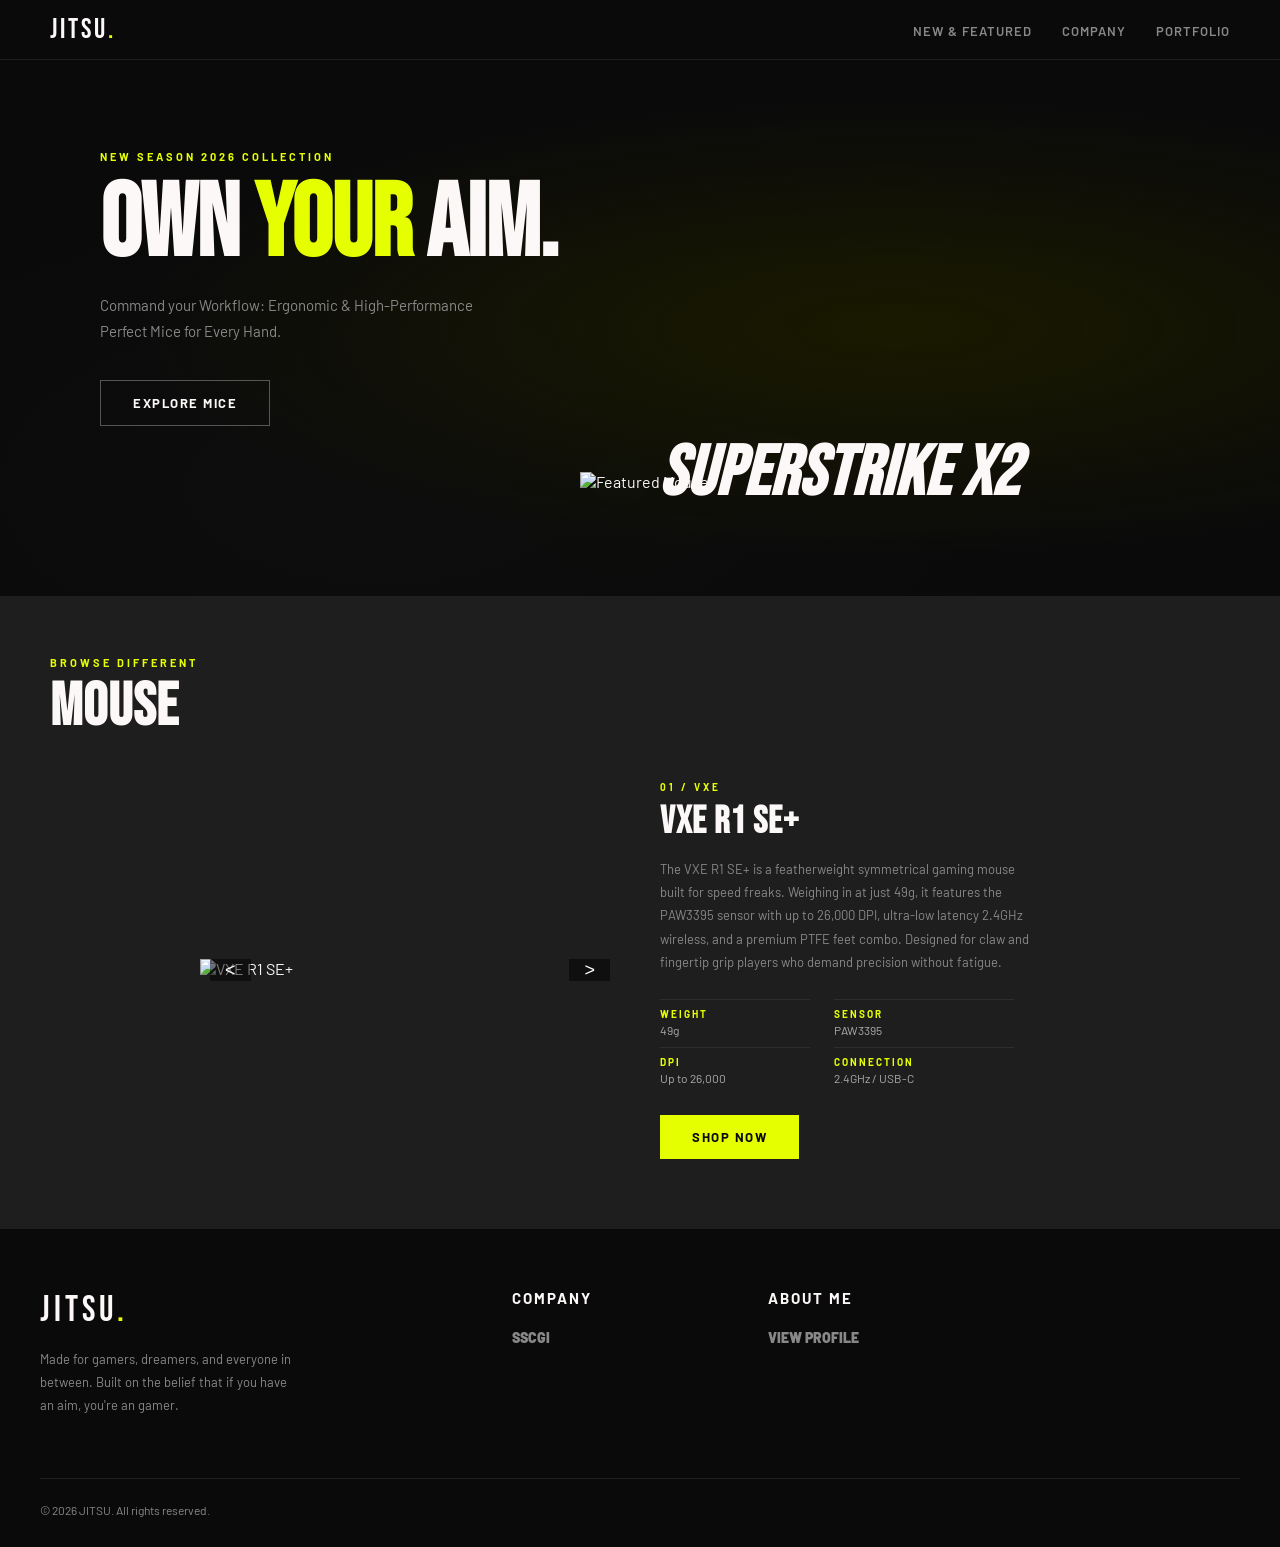
==== website-portfolio/index.html @ b7a7f402 "Updated version of my website-portfolio project." ====
<!DOCTYPE html>
<html lang="en">
<head>
    <meta charset="UTF-8">
    <meta name="viewport" content="width=device-width, initial-scale=1.0">
    <title>JITSU</title>
    <link href="https://cdn-uicons.flaticon.com/4.0.0/uicons-regular-rounded/css/uicons-regular-rounded.css" rel="stylesheet" >
    <link href="https://fonts.googleapis.com/css2?family=Bebas+Neue&family=Barlow:wght@300;400;500;600;700&display=swap" rel="stylesheet" >
    <link href="web.css" rel="stylesheet">
</head>
<body>
  <nav>
    <a href="#" class="nav-logo">JITSU<span>.</span></a>
    <button class="nav-toggle" id="nav-toggle" aria-expanded="false" aria-label="Toggle navigation">
      <span></span>
    </button>
    <ul class="nav-links">
      <li><a href="#">New & Featured</a></li>
      <li><a href="#company">Company</a></li>
      <li><a href="#about">Portfolio</a></li>
    </ul>
  </nav>
  <div class="mobile-nav" id="mobile-nav">
    <a href="#">New & Featured</a>
    <a href="#company">Company</a>
    <a href="#about">About Me</a>
  </div>
  <section class="hero" id="home">
    <img class="hero-mouse" src="assets/superstrikeX2.png" alt="Featured Mouse">
    <h2 class="featured-mouse"><em>SUPERSTRIKE X2</em></h2>
    <div class="hero-content">
      <p class="hero-top">New Season 2026 Collection</p>
      <h1>OWN <span>YOUR</span> AIM.</h1>
      <p class="hero-desc">Command your Workflow: Ergonomic & High-Performance Perfect Mice for Every Hand.</p>
      <div class="hero-btn">
        <a href="#mice"><button class="explore-btn">Explore Mice</button></a>
      </div>
    </div>
  </section>
  <div class="mice-types" id="mice">
    <div class="section-header">
      <div>
        <p class="section-label">Browse different</p>
        <h2 class="section-title">MOUSE</h2>
      </div>
    </div>
    <div class="mice-showcase">
      <div class="mouse">
        <div class="slide" id="slide">
          <div class="mouse-item" id="vxe-item">
            <img src="assets/vxer1se+-side.png" alt="VXE R1 SE+">
            <div class="mouse-info">
              <span class="mouse-name">VXE R1 SE+</span>
            </div>
          </div>
          <div class="mouse-item" id="asus-item">
            <img src="assets/asusrogharp2-side.png" alt="ASUS Harp 2">
            <div class="mouse-info">
              <span class="mouse-name">ASUS ROG Harp 2</span>
            </div>
          </div>
          <div class="mouse-item" id="as-item">
            <img src="assets/attacksharkX3-side.png" alt="Attack Shark X3">
            <div class="mouse-info">
              <span class="mouse-name">Attack Shark X3</span>
            </div>
          </div>
        </div>
        <button class="prev"><</button>
        <button class="next">></button>
      </div>
      <div class="mouse-description" id="mouse-description">
        <div class="desc-panel" data-index="0">
          <p class="desc-label">01 / VXE</p>
          <h3 class="desc-title">VXE R1 SE+</h3>
          <p class="desc-text">The VXE R1 SE+ is a featherweight symmetrical gaming mouse built for speed freaks. Weighing in at just 49g, it features the PAW3395 sensor with up to 26,000 DPI, ultra-low latency 2.4GHz wireless, and a premium PTFE feet combo. Designed for claw and fingertip grip players who demand precision without fatigue.</p>
          <ul class="desc-specs">
            <li><span>Weight</span> 49g</li>
            <li><span>Sensor</span> PAW3395</li>
            <li><span>DPI</span> Up to 26,000</li>
            <li><span>Connection</span> 2.4GHz / USB-C</li>
          </ul>
          <div class="shop-now" id="shop-btn">
            <a href="https://www.amazon.com/ATK-Dragonfly-R1-Lightweight-Adjustable/dp/B0FN7H1M99" target="_blank"><button class="shop-btn">Shop Now</button></a>
          </div>
        </div>
        <div class="desc-panel" data-index="1">
          <p class="desc-label">02 / ASUS</p>
          <h3 class="desc-title">ASUS ROG Harpe 2</h3>
          <p class="desc-text">The ASUS ROG Harpe 2 combines ROG's legendary build quality with cutting-edge wireless technology. Featuring the ROG AimPoint Pro optical sensor at 36,000 DPI, tri-mode connectivity, and a 90-hour battery life. Its ergonomic right-handed shell supports palm and claw grip players across marathon sessions.</p>
          <ul class="desc-specs">
            <li><span>Weight</span> 54g</li>
            <li><span>Sensor</span> ROG AimPoint Pro</li>
            <li><span>DPI</span> Up to 36,000</li>
            <li><span>Connection</span> 2.4GHz / BT / USB-C</li>
          </ul>
          <div class="shop-now">
            <a href="https://www.amazon.com/ASUS-ROG-II-Wireless-Esports/dp/B0GG4T9LN1/ref=sr_1_1?sr=8-1" target="_blank"><button class="shop-btn">Shop Now</button></a>
          </div>
        </div>
        <div class="desc-panel" data-index="2">
          <p class="desc-label">03 / ATTACK SHARK</p>
          <h3 class="desc-title">Attack Shark X3</h3>
          <p class="desc-text">The Attack Shark X3 is a budget-friendly powerhouse that refuses to compromise. Rocking the PAW3395 sensor, hot-swappable switches, and a sleek ambidextrous shell, it delivers flagship sensor performance at a fraction of the cost. Perfect for competitive players who want pro-tier performance without the premium price tag.</p>
          <ul class="desc-specs">
            <li><span>Weight</span> 52g</li>
            <li><span>Sensor</span> PAW3395</li>
            <li><span>DPI</span> Up to 26,000</li>
            <li><span>Connection</span> 2.4GHz / USB-C</li>
          </ul>
          <div class="shop-now">
            <a href="https://www.amazon.com/ATTACK-SHARK-X3-Lightweight-programmable/dp/B0CCHY6YR8" target="_blank"><button class="shop-btn">Shop Now</button></a>
          </div>
        </div>
      </div>
    </div>
  </div>
  <footer>
    <div class="footer-grid">
      <div class="footer-brand">
        <span class="logo">JITSU<span>.</span></span>
        <p>Made for gamers, dreamers, and everyone in between. Built on the belief that if you have an aim, you're an gamer.</p>
      </div>
      <div class="footer-col">
        <h4 id="company">Company</h4>
        <ul>
          <li><a href="https://www.sscgi.com/" target="_blank">SSCGI</a></li>
        </ul>
      </div>
      <div class="footer-col">
        <h4 id="about">ABOUT ME</h4>
        <ul>
          <li><a href="portfolio.html">VIEW PROFILE</a></li>
        </ul>
      </div>
    </div>
    <div class="footer-bottom">
      <p>© 2026 JITSU. All rights reserved.</p>
    </div>
    <script src="web.js"></script>  
  </footer>
</body>
</html>
---- website-portfolio/web.css ----
/* ─── Reset: remove default browser spacing and box model fixes ─── */
*, *::before, *::after {
  margin: 0;
  padding: 0;
  box-sizing: border-box;
}

html { 
  scroll-behavior: smooth; 
}

body {
  background-color: #0a0a0a;
  color: #fcf8f8;
  font-family: 'Barlow', sans-serif;;
  font-weight: 400;
  overflow-x: hidden;
}

.sr-only { 
  position: absolute; 
  width: 1px; 
  height: 1px; 
  overflow: hidden; 
  clip: rect(0,0,0,0); }

nav {
  position: sticky;         
  top: 0;
  z-index: 100;          
  background-color: #0a0a0a;
  border-bottom: 1px solid #1e1e1e;
  display: flex;
  align-items: center;
  justify-content: space-between;
  padding: 0 50px;  
  height: 60px;
}

.nav-logo {
  font-family: 'Bebas Neue', sans-serif;
  font-size: 28px;
  letter-spacing: 3px;
  color: #fcf8f8;
  text-decoration: none;
}

.nav-logo span { 
  color:#e5ff00; 
}

.nav-links {
  display: flex;
  gap: 30px;
  list-style: none;
}

.nav-links a {
  text-decoration: none;
  color: #888;
  font-size: 13px;
  font-weight: 600;
  letter-spacing: 1px;
  text-transform: uppercase;
  transition: color 0.2s;
}

.nav-links a:hover { color: #fcf8f8; }

/* Mobile nav dropdown: hidden by default */
.mobile-nav {
  display: none;
  flex-direction: column;
  background: #0a0a0a;
  border-top: 1px solid #1e1e1e;
  padding: 20px 40px;
  gap: 16px;
}

.mobile-nav a {
  color: #fcf8f8;
  text-decoration: none;
  font-size: 15px;
  font-weight: 600;
  letter-spacing: 1px;
  text-transform: uppercase;
}

.mobile-nav.open { 
  display: flex; 
}

.nav-toggle {
  display: none;
  background: transparent;
  border: none;
  color: #fcf8f8;
  cursor: pointer;
  padding: 10px;
}

.nav-toggle span {
  display: block;
  width: 26px;
  height: 2px;
  background: #fcf8f8;
  position: relative;
}

.nav-toggle span::before,
.nav-toggle span::after {
  content: '';
  position: absolute;
  width: 26px;
  height: 2px;
  background: #fcf8f8;
  left: 0;
}

.nav-toggle span::before { top: -8px; }
.nav-toggle span::after { top: 8px; }

.hero {
  position: relative;
  padding: 90px 40px;
  display: flex;
  align-items: flex-end;   
  overflow: hidden;
  background: #0a0a0a;
}

.hero::before {
  content: '';
  position: absolute;
  inset: 0;
  background:
    radial-gradient(ellipse at 70% 50%, #1a1a00 0%, transparent 60%),
    radial-gradient(ellipse at 30% 80%, #0d0d0d 0%, transparent 50%);
}


.hero-mouse {
  position: absolute;
  right: 200px;
  bottom: 105px;
  width: 500px;   
  opacity: 0;                           
  transform: translateX(60px);        
  animation: slideInmouse 1s 0.5s forwards ease-out; 
  filter: drop-shadow(0 0 60px rgba(204, 255, 0, 0.352));
}

.featured-mouse {
  position: absolute;
  right: 260px;
  font-size: 70px;
  font-family: 'Bebas Neue', sans-serif;
  bottom: 80px;
  opacity: 0;
  letter-spacing: 1px;
  transform: translateX(60px);         
  animation: slideInmouse 1s 0.4s forwards ease-out; 
}

@keyframes slideInmouse {
  to { opacity: 1; transform: translateX(0); }
}

.hero-content {
  position: relative;
  z-index: 2;
  padding: 0 60px 80px;
  max-width: 640px;
  opacity: 0;                          
  transform: translateY(30px);          
  animation: fadeUp 0.9s 0.2s forwards ease-out; 
}

@keyframes fadeUp {
  to { opacity: 1; transform: translateY(0); }
}

.hero-top {
  font-size: 11px;
  font-weight: 700;
  letter-spacing: 3px;
  text-transform: uppercase;
  color: #e5ff00;
  margin-bottom: 16px;
}

.hero h1 {
  font-family: 'Bebas Neue', sans-serif;
  font-size: clamp(52px, 8vw, 110px);
  line-height: 0.92;
  letter-spacing: -1px;
  margin-bottom: 20px;
}

span {
  color: #e5ff00;               
}

.hero-desc {
  font-size: 15px;
  color: #888;
  line-height: 1.7;
  margin-bottom: 36px;
  max-width: 400px;
}

.hero-btn {
  display: flex;
  gap: 14px;
  flex-wrap: wrap;
}

.mice-types .shop-btn {
  background: #e5ff00;
  color: #0a0a0a;
  border: none;
  padding: 14px 32px;
  font-family: 'Barlow', sans-serif;
  font-size: 13px;
  font-weight: 700;
  letter-spacing: 1.5px;
  text-transform: uppercase;
  cursor: pointer;
  transition: transform 0.2s, background 0.2s;
}

.shop-btn:hover {
  transform: translateY(-2px);
  background: #d4f000;
}

.explore-btn {
  background: transparent;
  color: #fcf8f8;
  border: 1px solid rgba(255,255,255,0.3);
  padding: 14px 32px;
  font-family: 'Barlow', sans-serif;
  font-size: 13px;
  font-weight: 700;
  letter-spacing: 1.5px;
  text-transform: uppercase;
  cursor: pointer;
  transition: border-color 0.2s, color 0.2s;
}

.explore-btn:hover {
  border-color: #fcf8f8;
  color: #e5ff00;
}

section {
  padding: 80px 40px;
}

.section-header {
  display: flex;
  padding: 10px 10px 24px;
}

.section-label {
  font-size: 11px;
  font-weight: 700;
  letter-spacing: 3px;
  text-transform: uppercase;
  color: #e5ff00;
  margin-bottom: 8px;
}

.section-title {
  font-family: 'Bebas Neue', sans-serif;
  font-size: clamp(32px, 5vw, 60px);
  line-height: 1;
  letter-spacing: 1px;
}

.section-link {
  color: #888;
  text-decoration: none;
  font-size: 12px;
  font-weight: 600;
  letter-spacing: 2px;
  text-transform: uppercase;
  border-bottom: 1px solid #888;
  padding-bottom: 2px;
  white-space: nowrap;
  transition: color 0.2s, border-color 0.2s;
}

.section-link:hover { 
  color: #e5ff00; 
  border-color: #e5ff00; 
}

.mice-types {
  background: #1e1e1e;
  padding: 50px 40px;
}

.mice-showcase {
  display: flex;
  align-items: center;
  justify-content: center;
  gap: 0;
}

.mouse {
  position: relative;
  width: 100%;
  max-width: 420px;
  flex-shrink: 0;
  overflow: hidden;
}

.slide {
  display: flex;
  width: 300%;
  transition: transform 0.5s ease;
  will-change: transform;
}

.slide img {
  width: 60%;
  height: auto;
  flex-shrink: 0;
  object-fit: contain;
  overflow: auto;
}

.prev, .next {
  position: absolute;
  top: 50%;
  transform: translateY(-50%);
  background: rgba(0, 0, 0, 0.5);
  border-radius: 25%;
  color: white;
  border: none;
  padding: 10px 15px;
  cursor: pointer;
  font-size: 18px;
  transition: background 0.3s;
}

.prev:hover, .next:hover {
  background: rgba(0, 0, 0, 0.8);
}

.prev {
  left: 10px;
}

.next {
  right: 10px;
}

.mouse-item {
  position: relative;
  width: 33.333%;
  flex-shrink: 0;
}

.mouse-item img {
  width: 100%;
  height: auto;
  object-fit: contain;
}

.mouse-info {
  position: absolute;
  width: 20%;
  bottom: 10px;
  left: 50%;
  transform: translateX(-50%);
  opacity: 0;
  transition: opacity 0.3s;
  background: rgba(0, 0, 0, 0.7);
  padding: 5px;
  border-radius: 5px;
  text-align: center;
}

.mouse-item:hover .mouse-info {
  opacity: 1;
}

.mouse-name {
  color: white;
  font-size: 14px;
  display: block;
}

/* Description panel */
.mouse-description {
  padding: 20px 40px;
  min-height: 320px;
  position: relative;
}

.desc-panel {
  display: none;
  opacity: 0;
  transform: translateY(12px);
  transition: opacity 0.4s ease, transform 0.4s ease;
}

.desc-panel.active {
  display: block;
}

.desc-panel.visible {
  opacity: 1;
  transform: translateY(0);
}

.desc-label {
  font-size: 10px;
  font-weight: 700;
  letter-spacing: 3px;
  text-transform: uppercase;
  color: #e5ff00;
  margin-bottom: 10px;
}

.desc-title {
  font-family: 'Bebas Neue', sans-serif;
  font-size: clamp(28px, 3vw, 42px);
  letter-spacing: 1px;
  color: #fcf8f8;
  margin-bottom: 16px;
  line-height: 1;
}

.desc-text {
  font-size: 13px;
  color: #888;
  line-height: 1.8;
  margin-bottom: 24px;
  max-width: 380px;
}

.desc-specs {
  list-style: none;
  display: grid;
  grid-template-columns: 150px 180px;
  gap: 10px 24px;
  margin-bottom: 30px;
}

.desc-specs li {
  font-size: 12px;
  color: #aaa;
  border-top: 1px solid #2e2e2e;
  padding-top: 8px;
}

.desc-specs li span {
  display: block;
  color: #e5ff00;
  font-size: 10px;
  font-weight: 700;
  letter-spacing: 2px;
  text-transform: uppercase;
  margin-bottom: 3px;
}

.shop-now {
  display: inline-block;
}

footer {
  background: #0a0a0a;
  padding: 60px 40px 30px;
}

.footer-grid {
  display: grid;
  grid-template-columns: 2fr 1fr 1fr 1fr;
  gap: 40px;
  margin-bottom: 60px;
}

.footer-brand .logo {
  font-family: 'Bebas Neue', sans-serif;
  font-size: 36px;
  letter-spacing: 4px;
  color: #fcf8f8;
  margin-bottom: 16px;
  display: block;
}

.footer-brand .logo span { 
  color: #e5ff00; 
}

.footer-brand p {
  color: #888;
  font-size: 13px;
  line-height: 1.8;
  max-width: 260px;
}

.footer-col h4 {
  font-size: 15px;
  font-weight: 700;
  letter-spacing: 2px;
  text-transform: uppercase;
  color: #fcf8f8;
  margin-bottom: 20px;
}

.footer-col ul { 
  list-style: none; 
}

.footer-col ul li { 
  margin-bottom: 10px; 
}

.footer-col ul li a {
  color: #888;
  font-weight: 1000;
  text-decoration: none;
  font-size: 14px;
  transition: color 0.2s;
}

.footer-col ul li a:hover { 
  color: #e5ff00; 
}

.footer-bottom {
  border-top: 1px solid #1e1e1e;
  padding-top: 24px;
  display: flex;
  align-items: center;
  justify-content: space-between;
  flex-wrap: wrap;
  gap: 12px;
}

.footer-bottom p {
  color: #888;
  font-size: 12px;
}

.footer-bottom span {
  color: #e5ff00;
  font-size: 12px;
  font-weight: 600;
}

@media (max-width: 1024px) {
  nav {
    padding: 0 30px;
  }

  .nav-links {
    gap: 18px;
  }

  .hero {
    padding: 70px 30px;
  }

  .hero-content {
    padding-right: 0;
  }

  .hero-desc {
    max-width: 100%;
  }

  .mice-types {
    padding: 40px 30px;
  }

  .mouse {
    max-width: 340px;
  }

  .mouse-description {
    padding: 20px 24px;
  }

  .featured-mouse {
    right: auto;
    left: 50%;
    transform: translateX(-50%);
  }

  .footer-grid {
    grid-template-columns: 1fr 1fr;
    gap: 24px;
  }
}

@media (max-width: 768px) {
  .nav-toggle {
    display: inline-flex;
  }

  .featured-mouse {
  position: relative;
  right: auto;
  bottom: auto;
  left: auto;
  transform: none;
  text-align: center;
  width: 100%;
  font-size: clamp(28px, 8vw, 50px);
  margin: 12px 0;
  animation: none;
  opacity: 0;
  letter-spacing: 1px;
  transform: translateX(60px);         
  animation: slideInmouse 1s 0.3s forwards ease-out;
  filter: drop-shadow(0 0 60px rgba(159, 160, 155, 0.425));
}

  .nav-links {
    display: none;
  }

  .mobile-nav {
    display: none;
    flex-direction: column;
    gap: 16px;
    padding: 14px 20px;
  }

  .mobile-nav.open {
    display: flex;
  }

  nav {
    flex-wrap: wrap;
    padding: 14px 20px;
    height: auto;
  }

  .hero {
    flex-direction: column;
    align-items: flex-start;
    padding: 60px 20px;
  }

  .hero-mouse {
    position: relative;
    right: auto;
    bottom: auto;
    width: 100%;
    max-width: 300px;
    margin: auto;
    align-self: center;
  }

  .hero-content {
    padding: 0;
    max-width: 100%;
    
  }

  .hero h1 {
    font-size: clamp(42px, 12vw, 76px);
  }

  .hero-desc {
    font-size: 14px;
  }

  .mouse {
    max-width: 100%;
    margin-left: 0;
  }

  .mice-showcase {
    flex-direction: column;
  }

  .mouse-description {
    border-left: none;
    border-top: 1px solid #2e2e2e;
    padding: 24px 0 0;
    width: 100%;
  }

  .prev, .next {
    padding: 8px 12px;
    font-size: 16px;
  }

  section {
    padding: 60px 20px;
  }

  .footer-grid {
    grid-template-columns: 1fr;
  }
}

@media (max-width: 600px) {
  
  .h1 {
    font-size: clamp(32px, 14vw, 60px);
  }
  
  nav {
    justify-content: space-between;
  }

  .hero {
    padding: 50px 18px;
  }

  .featured-mouse {
    font-size: clamp(24px, 7vw, 36px);
  }

  .hero-btn {
    flex-direction: column;
    gap: 12px;
  }

  .shop-btn,
  .explore-btn {
    width: 100%;
  }

  .section-header {
    flex-direction: column;
    align-items: flex-start;
  }

  .footer-bottom {
    flex-direction: column;
    align-items: flex-start;
    gap: 10px;
  }
}
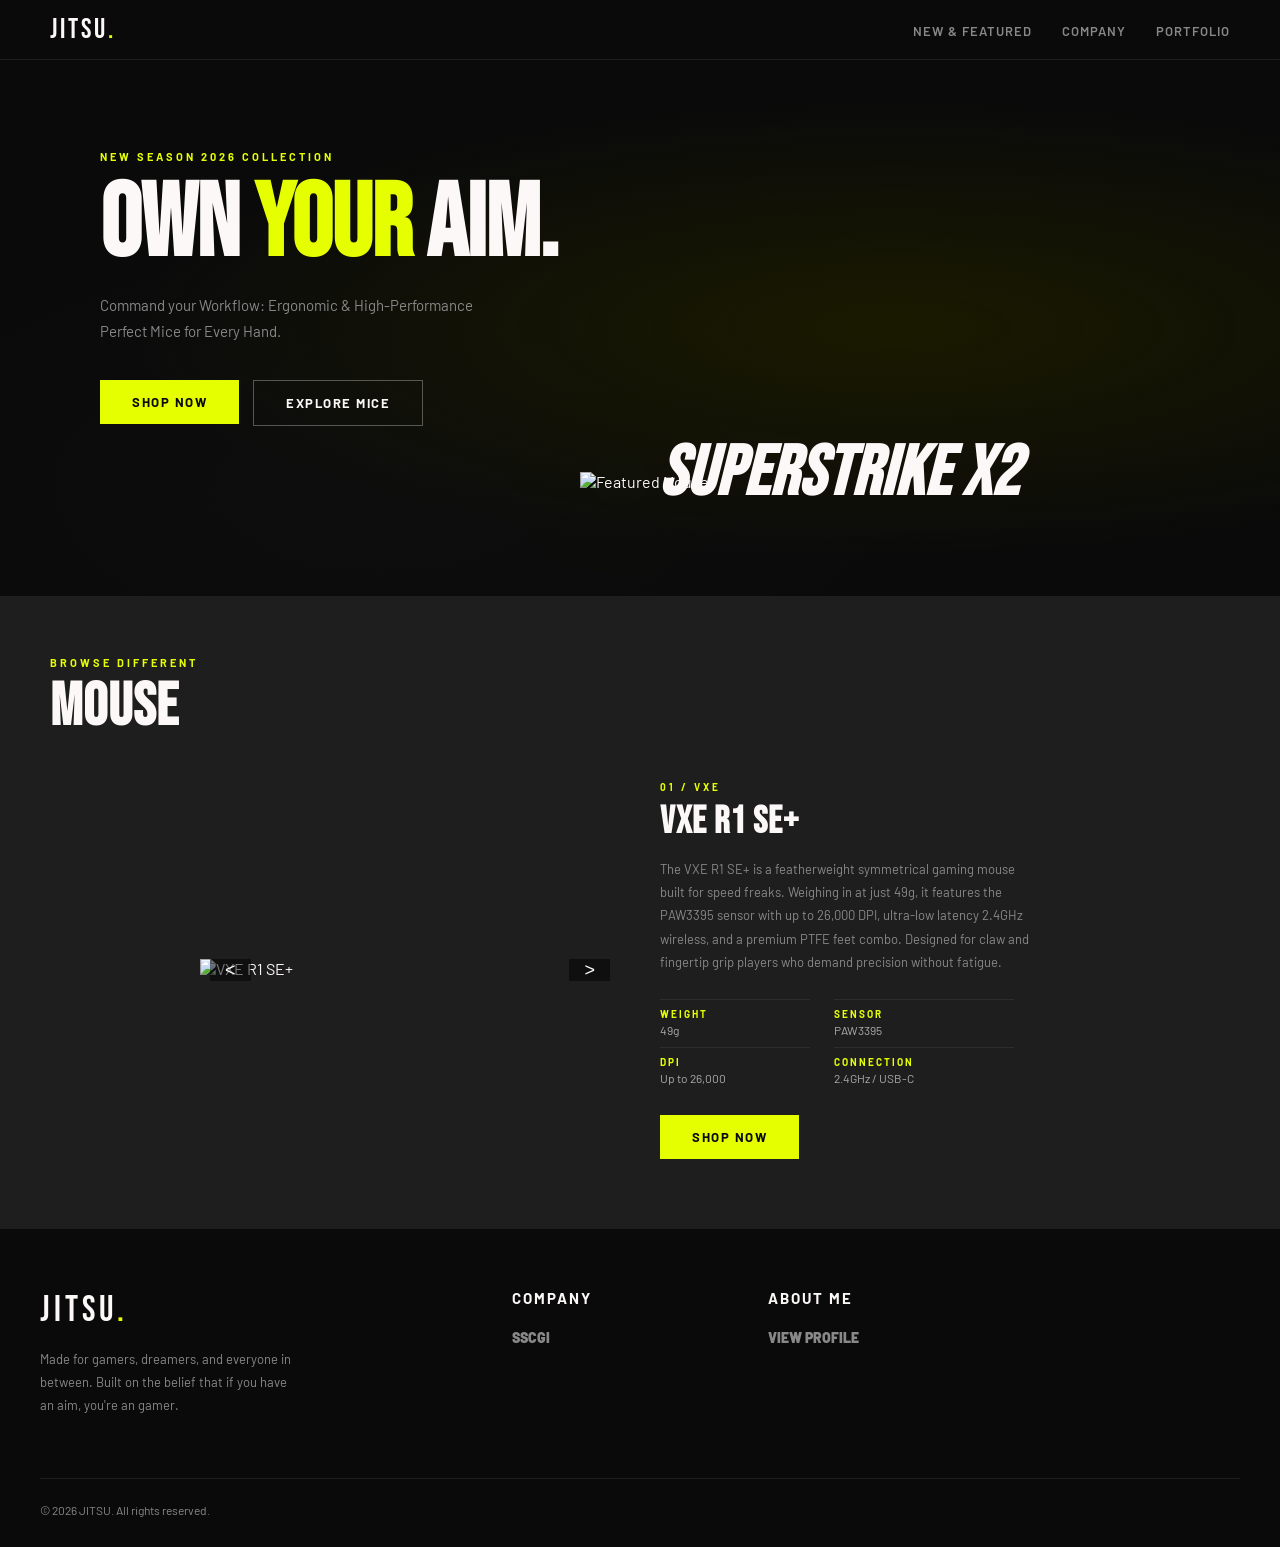
==== commit 3374fb4f: "Latest version of the Bootcamp Project." ====
--- a/website-portfolio/index.html
+++ b/website-portfolio/index.html
@@ -33,6 +33,7 @@
       <h1>OWN <span>YOUR</span> AIM.</h1>
       <p class="hero-desc">Command your Workflow: Ergonomic & High-Performance Perfect Mice for Every Hand.</p>
       <div class="hero-btn">
+        <a href="https://www.amazon.com/Logitech-SUPERSTRIKE-Performance-Lightweight-Customizable/dp/B0G12HGHGM" target="_blank"><button class="shop-btn">Shop Now</button></a>
         <a href="#mice"><button class="explore-btn">Explore Mice</button></a>
       </div>
     </div>
@@ -124,7 +125,7 @@
       <div class="footer-col">
         <h4 id="company">Company</h4>
         <ul>
-          <li><a href="https://www.sscgi.com/" target="_blank">SSCGI</a></li>
+          <li><a href="https://www.sscgi.com/">SSCGI</a></li>
         </ul>
       </div>
       <div class="footer-col">
--- a/website-portfolio/web.css
+++ b/website-portfolio/web.css
@@ -1,4 +1,3 @@
-/* ─── Reset: remove default browser spacing and box model fixes ─── */
 *, *::before, *::after {
   margin: 0;
   padding: 0;
@@ -226,8 +225,23 @@
   letter-spacing: 1.5px;
   text-transform: uppercase;
   cursor: pointer;
-  transition: transform 0.2s, background 0.2s;
-}
+  transition: transform 0.2s, color 0.2s;
+}
+
+.shop-btn {
+  background: #e5ff00;
+  color: #0a0a0a;
+  border: none;
+  padding: 14px 32px;
+  font-family: 'Barlow', sans-serif;
+  font-size: 13px;
+  font-weight: 700;
+  letter-spacing: 1.5px;
+  text-transform: uppercase;
+  cursor: pointer;
+  transition: transform 0.2s, color 0.2s;
+}
+
 
 .shop-btn:hover {
   transform: translateY(-2px);
@@ -246,9 +260,11 @@
   text-transform: uppercase;
   cursor: pointer;
   transition: border-color 0.2s, color 0.2s;
+  transition: transform 0.2s, color 0.2s;
 }
 
 .explore-btn:hover {
+  transform: translateY(-2px);
   border-color: #fcf8f8;
   color: #e5ff00;
 }
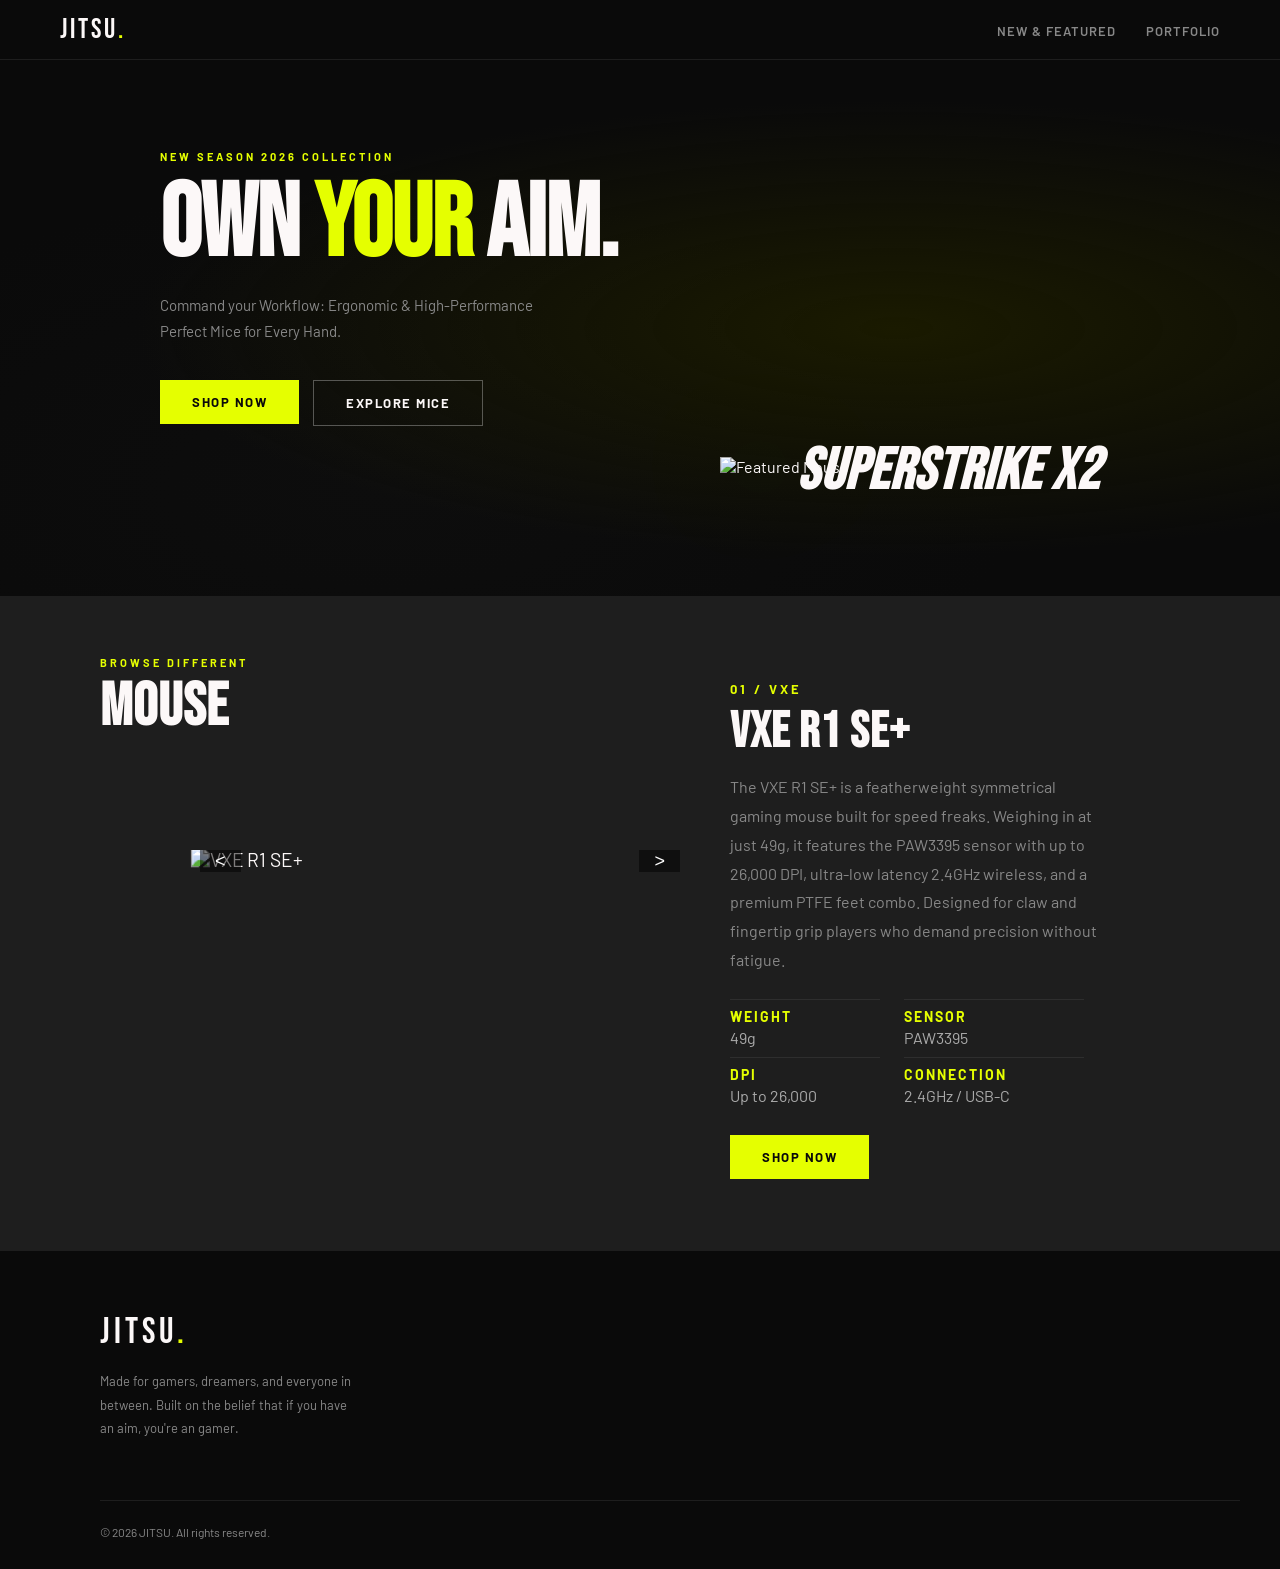
==== commit 1923da48: "Made a few changes in the UI of the website." ====
--- a/website-portfolio/index.html
+++ b/website-portfolio/index.html
@@ -16,127 +16,118 @@
     </button>
     <ul class="nav-links">
       <li><a href="#">New & Featured</a></li>
-      <li><a href="#company">Company</a></li>
-      <li><a href="#about">Portfolio</a></li>
+      <li><a href="portfolio.html">PORTFOLIO</a></li>
     </ul>
   </nav>
   <div class="mobile-nav" id="mobile-nav">
     <a href="#">New & Featured</a>
-    <a href="#company">Company</a>
-    <a href="#about">About Me</a>
   </div>
   <section class="hero" id="home">
-    <img class="hero-mouse" src="assets/superstrikeX2.png" alt="Featured Mouse">
-    <h2 class="featured-mouse"><em>SUPERSTRIKE X2</em></h2>
-    <div class="hero-content">
-      <p class="hero-top">New Season 2026 Collection</p>
-      <h1>OWN <span>YOUR</span> AIM.</h1>
-      <p class="hero-desc">Command your Workflow: Ergonomic & High-Performance Perfect Mice for Every Hand.</p>
-      <div class="hero-btn">
-        <a href="https://www.amazon.com/Logitech-SUPERSTRIKE-Performance-Lightweight-Customizable/dp/B0G12HGHGM" target="_blank"><button class="shop-btn">Shop Now</button></a>
-        <a href="#mice"><button class="explore-btn">Explore Mice</button></a>
+    <div class="inner">
+      <img class="hero-mouse" src="assets/superstrikeX2.png" alt="Featured Mouse">
+      <h2 class="featured-mouse"><em>SUPERSTRIKE X2</em></h2>
+      <div class="hero-content">
+        <p class="hero-top">New Season 2026 Collection</p>
+        <h1>OWN <span>YOUR</span> AIM.</h1>
+        <p class="hero-desc">Command your Workflow: Ergonomic & High-Performance Perfect Mice for Every Hand.</p>
+        <div class="hero-btn">
+          <a href="https://www.amazon.com/Logitech-SUPERSTRIKE-Performance-Lightweight-Customizable/dp/B0G12HGHGM" target="_blank"><button class="shop-btn">Shop Now</button></a>
+          <a href="#mice"><button class="explore-btn">Explore Mice</button></a>
+        </div>
       </div>
     </div>
   </section>
   <div class="mice-types" id="mice">
-    <div class="section-header">
-      <div>
-        <p class="section-label">Browse different</p>
-        <h2 class="section-title">MOUSE</h2>
+    <div class="inner">
+      <div class="section-header">
+        <div>
+          <p class="section-label">Browse different</p>
+          <h2 class="section-title">MOUSE</h2>
+        </div>
       </div>
-    </div>
-    <div class="mice-showcase">
-      <div class="mouse">
-        <div class="slide" id="slide">
-          <div class="mouse-item" id="vxe-item">
-            <img src="assets/vxer1se+-side.png" alt="VXE R1 SE+">
-            <div class="mouse-info">
-              <span class="mouse-name">VXE R1 SE+</span>
+      <div class="mice-showcase">
+        <div class="mouse">
+          <div class="slide" id="slide">
+            <div class="mouse-item" id="vxe-item">
+              <img class="mouse-img" src="assets/vxer1se+-side.png" alt="VXE R1 SE+">
+              <div class="mouse-info">
+                <span class="mouse-name">VXE R1 SE+</span>
+              </div>
+            </div>
+            <div class="mouse-item" id="asus-item">
+              <img class="mouse-img" src="assets/asusrogharp2-side.png" alt="ASUS Harp 2">
+              <div class="mouse-info">
+                <span class="mouse-name">ASUS ROG Harp 2</span>
+              </div>
+            </div>
+            <div class="mouse-item" id="as-item">
+              <img class="mouse-img" src="assets/attacksharkX3-side.png" alt="Attack Shark X3">
+              <div class="mouse-info">
+                <span class="mouse-name">Attack Shark X3</span>
+              </div>
             </div>
           </div>
-          <div class="mouse-item" id="asus-item">
-            <img src="assets/asusrogharp2-side.png" alt="ASUS Harp 2">
-            <div class="mouse-info">
-              <span class="mouse-name">ASUS ROG Harp 2</span>
+          <button class="prev"><</button>
+          <button class="next">></button>
+        </div>
+        <div class="mouse-description" id="mouse-description">
+          <div class="desc-panel" data-index="0">
+            <p class="desc-label">01 / VXE</p>
+            <h3 class="desc-title">VXE R1 SE+</h3>
+            <p class="desc-text">The VXE R1 SE+ is a featherweight symmetrical gaming mouse built for speed freaks. Weighing in at just 49g, it features the PAW3395 sensor with up to 26,000 DPI, ultra-low latency 2.4GHz wireless, and a premium PTFE feet combo. Designed for claw and fingertip grip players who demand precision without fatigue.</p>
+            <ul class="desc-specs">
+              <li><span>Weight</span> 49g</li>
+              <li><span>Sensor</span> PAW3395</li>
+              <li><span>DPI</span> Up to 26,000</li>
+              <li><span>Connection</span> 2.4GHz / USB-C</li>
+            </ul>
+            <div class="shop-now" id="shop-btn">
+              <a href="https://www.amazon.com/ATK-Dragonfly-R1-Lightweight-Adjustable/dp/B0FN7H1M99" target="_blank"><button class="shop-btn">Shop Now</button></a>
             </div>
           </div>
-          <div class="mouse-item" id="as-item">
-            <img src="assets/attacksharkX3-side.png" alt="Attack Shark X3">
-            <div class="mouse-info">
-              <span class="mouse-name">Attack Shark X3</span>
+          <div class="desc-panel" data-index="1">
+            <p class="desc-label">02 / ASUS</p>
+            <h3 class="desc-title">ASUS ROG Harpe 2</h3>
+            <p class="desc-text">The ASUS ROG Harpe 2 combines ROG's legendary build quality with cutting-edge wireless technology. Featuring the ROG AimPoint Pro optical sensor at 36,000 DPI, tri-mode connectivity, and a 90-hour battery life. Its ergonomic right-handed shell supports palm and claw grip players across marathon sessions.</p>
+            <ul class="desc-specs">
+              <li><span>Weight</span> 54g</li>
+              <li><span>Sensor</span> ROG AimPoint Pro</li>
+              <li><span>DPI</span> Up to 36,000</li>
+              <li><span>Connection</span> 2.4GHz / BT / USB-C</li>
+            </ul>
+            <div class="shop-now">
+              <a href="https://www.amazon.com/ASUS-ROG-II-Wireless-Esports/dp/B0GG4T9LN1/ref=sr_1_1?sr=8-1" target="_blank"><button class="shop-btn">Shop Now</button></a>
             </div>
           </div>
-        </div>
-        <button class="prev"><</button>
-        <button class="next">></button>
-      </div>
-      <div class="mouse-description" id="mouse-description">
-        <div class="desc-panel" data-index="0">
-          <p class="desc-label">01 / VXE</p>
-          <h3 class="desc-title">VXE R1 SE+</h3>
-          <p class="desc-text">The VXE R1 SE+ is a featherweight symmetrical gaming mouse built for speed freaks. Weighing in at just 49g, it features the PAW3395 sensor with up to 26,000 DPI, ultra-low latency 2.4GHz wireless, and a premium PTFE feet combo. Designed for claw and fingertip grip players who demand precision without fatigue.</p>
-          <ul class="desc-specs">
-            <li><span>Weight</span> 49g</li>
-            <li><span>Sensor</span> PAW3395</li>
-            <li><span>DPI</span> Up to 26,000</li>
-            <li><span>Connection</span> 2.4GHz / USB-C</li>
-          </ul>
-          <div class="shop-now" id="shop-btn">
-            <a href="https://www.amazon.com/ATK-Dragonfly-R1-Lightweight-Adjustable/dp/B0FN7H1M99" target="_blank"><button class="shop-btn">Shop Now</button></a>
-          </div>
-        </div>
-        <div class="desc-panel" data-index="1">
-          <p class="desc-label">02 / ASUS</p>
-          <h3 class="desc-title">ASUS ROG Harpe 2</h3>
-          <p class="desc-text">The ASUS ROG Harpe 2 combines ROG's legendary build quality with cutting-edge wireless technology. Featuring the ROG AimPoint Pro optical sensor at 36,000 DPI, tri-mode connectivity, and a 90-hour battery life. Its ergonomic right-handed shell supports palm and claw grip players across marathon sessions.</p>
-          <ul class="desc-specs">
-            <li><span>Weight</span> 54g</li>
-            <li><span>Sensor</span> ROG AimPoint Pro</li>
-            <li><span>DPI</span> Up to 36,000</li>
-            <li><span>Connection</span> 2.4GHz / BT / USB-C</li>
-          </ul>
-          <div class="shop-now">
-            <a href="https://www.amazon.com/ASUS-ROG-II-Wireless-Esports/dp/B0GG4T9LN1/ref=sr_1_1?sr=8-1" target="_blank"><button class="shop-btn">Shop Now</button></a>
-          </div>
-        </div>
-        <div class="desc-panel" data-index="2">
-          <p class="desc-label">03 / ATTACK SHARK</p>
-          <h3 class="desc-title">Attack Shark X3</h3>
-          <p class="desc-text">The Attack Shark X3 is a budget-friendly powerhouse that refuses to compromise. Rocking the PAW3395 sensor, hot-swappable switches, and a sleek ambidextrous shell, it delivers flagship sensor performance at a fraction of the cost. Perfect for competitive players who want pro-tier performance without the premium price tag.</p>
-          <ul class="desc-specs">
-            <li><span>Weight</span> 52g</li>
-            <li><span>Sensor</span> PAW3395</li>
-            <li><span>DPI</span> Up to 26,000</li>
-            <li><span>Connection</span> 2.4GHz / USB-C</li>
-          </ul>
-          <div class="shop-now">
-            <a href="https://www.amazon.com/ATTACK-SHARK-X3-Lightweight-programmable/dp/B0CCHY6YR8" target="_blank"><button class="shop-btn">Shop Now</button></a>
+          <div class="desc-panel" data-index="2">
+            <p class="desc-label">03 / ATTACK SHARK</p>
+            <h3 class="desc-title">Attack Shark X3</h3>
+            <p class="desc-text">The Attack Shark X3 is a budget-friendly powerhouse that refuses to compromise. Rocking the PAW3395 sensor, hot-swappable switches, and a sleek ambidextrous shell, it delivers flagship sensor performance at a fraction of the cost. Perfect for competitive players who want pro-tier performance without the premium price tag.</p>
+            <ul class="desc-specs">
+              <li><span>Weight</span> 52g</li>
+              <li><span>Sensor</span> PAW3395</li>
+              <li><span>DPI</span> Up to 26,000</li>
+              <li><span>Connection</span> 2.4GHz / USB-C</li>
+            </ul>
+            <div class="shop-now">
+              <a href="https://www.amazon.com/ATTACK-SHARK-X3-Lightweight-programmable/dp/B0CCHY6YR8" target="_blank"><button class="shop-btn">Shop Now</button></a>
+            </div>
           </div>
         </div>
       </div>
     </div>
   </div>
   <footer>
-    <div class="footer-grid">
-      <div class="footer-brand">
-        <span class="logo">JITSU<span>.</span></span>
-        <p>Made for gamers, dreamers, and everyone in between. Built on the belief that if you have an aim, you're an gamer.</p>
+    <div class="inner">
+      <div class="footer-grid">
+        <div class="footer-brand">
+          <span class="logo">JITSU<span>.</span></span>
+          <p>Made for gamers, dreamers, and everyone in between. Built on the belief that if you have an aim, you're an gamer.</p>
+        </div>
       </div>
-      <div class="footer-col">
-        <h4 id="company">Company</h4>
-        <ul>
-          <li><a href="https://www.sscgi.com/">SSCGI</a></li>
-        </ul>
+      <div class="footer-bottom">
+        <p>© 2026 JITSU. All rights reserved.</p>
       </div>
-      <div class="footer-col">
-        <h4 id="about">ABOUT ME</h4>
-        <ul>
-          <li><a href="portfolio.html">VIEW PROFILE</a></li>
-        </ul>
-      </div>
-    </div>
-    <div class="footer-bottom">
-      <p>© 2026 JITSU. All rights reserved.</p>
     </div>
     <script src="web.js"></script>  
   </footer>
--- a/website-portfolio/web.css
+++ b/website-portfolio/web.css
@@ -16,6 +16,13 @@
   overflow-x: hidden;
 }
 
+.inner {
+  max-width: 1700px;
+  margin-inline: auto;
+  width: 100%;
+  padding-left: 110px;
+}
+
 .sr-only { 
   position: absolute; 
   width: 1px; 
@@ -32,7 +39,7 @@
   display: flex;
   align-items: center;
   justify-content: space-between;
-  padding: 0 50px;  
+  padding: 0 60px; 
   height: 60px;
 }
 
@@ -128,6 +135,14 @@
   background: #0a0a0a;
 }
 
+.hero .inner {
+  position: relative;
+  width: 100%;
+  display: flex;
+  align-items: flex-end;
+  height: 100%;
+}
+
 .hero::before {
   content: '';
   position: absolute;
@@ -137,24 +152,22 @@
     radial-gradient(ellipse at 30% 80%, #0d0d0d 0%, transparent 50%);
 }
 
-
 .hero-mouse {
   position: absolute;
-  right: 200px;
-  bottom: 105px;
-  width: 500px;   
-  opacity: 0;                           
-  transform: translateX(60px);        
-  animation: slideInmouse 1s 0.5s forwards ease-out; 
+  right: 200px;      
+  bottom: 30px;
+  width: 500px;
+  opacity: 0;
+  transform: translateX(60px);
+  animation: slideInmouse 1s 0.5s forwards ease-out;
   filter: drop-shadow(0 0 60px rgba(204, 255, 0, 0.352));
 }
 
 .featured-mouse {
   position: absolute;
-  right: 260px;
+  right: 280px;
   font-size: 70px;
   font-family: 'Bebas Neue', sans-serif;
-  bottom: 80px;
   opacity: 0;
   letter-spacing: 1px;
   transform: translateX(60px);         
@@ -314,20 +327,24 @@
 
 .mice-types {
   background: #1e1e1e;
-  padding: 50px 40px;
+  padding: 70px 50px 180px 160px;
+  position: relative;
+  z-index: 1;
 }
 
 .mice-showcase {
   display: flex;
   align-items: center;
   justify-content: center;
-  gap: 0;
+  gap: 90px;
+  margin-top: -100px;
+  padding-left: px;
 }
 
 .mouse {
   position: relative;
   width: 100%;
-  max-width: 420px;
+  max-width: 500px;
   flex-shrink: 0;
   overflow: hidden;
 }
@@ -373,16 +390,24 @@
   right: 10px;
 }
 
+.mouse-img {
+  width: 80%;
+  object-fit: contain;
+  transform: scale(1);
+}
+
 .mouse-item {
   position: relative;
   width: 33.333%;
   flex-shrink: 0;
+  padding-left: 10px;
 }
 
 .mouse-item img {
   width: 100%;
-  height: auto;
+  height: 90px;
   object-fit: contain;
+  transform: scale(1.2);
 }
 
 .mouse-info {
@@ -405,14 +430,14 @@
 
 .mouse-name {
   color: white;
-  font-size: 14px;
+  font-size: 16px;
   display: block;
 }
 
 /* Description panel */
 .mouse-description {
   padding: 20px 40px;
-  min-height: 320px;
+  max-height: 400px;
   position: relative;
 }
 
@@ -433,7 +458,7 @@
 }
 
 .desc-label {
-  font-size: 10px;
+  font-size: 13px;
   font-weight: 700;
   letter-spacing: 3px;
   text-transform: uppercase;
@@ -443,7 +468,7 @@
 
 .desc-title {
   font-family: 'Bebas Neue', sans-serif;
-  font-size: clamp(28px, 3vw, 42px);
+  font-size: clamp(50px, 3vw, 45px);
   letter-spacing: 1px;
   color: #fcf8f8;
   margin-bottom: 16px;
@@ -451,7 +476,7 @@
 }
 
 .desc-text {
-  font-size: 13px;
+  font-size: 16px;
   color: #888;
   line-height: 1.8;
   margin-bottom: 24px;
@@ -467,7 +492,7 @@
 }
 
 .desc-specs li {
-  font-size: 12px;
+  font-size: 16px;
   color: #aaa;
   border-top: 1px solid #2e2e2e;
   padding-top: 8px;
@@ -476,7 +501,7 @@
 .desc-specs li span {
   display: block;
   color: #e5ff00;
-  font-size: 10px;
+  font-size: 14px;
   font-weight: 700;
   letter-spacing: 2px;
   text-transform: uppercase;
@@ -489,14 +514,15 @@
 
 footer {
   background: #0a0a0a;
-  padding: 60px 40px 30px;
+  padding: 60px 300px 75px 170px;
 }
 
 .footer-grid {
   display: grid;
-  grid-template-columns: 2fr 1fr 1fr 1fr;
-  gap: 40px;
+  grid-template-columns: 2fr auto auto;
+  gap: 50px;
   margin-bottom: 60px;
+  align-items: start;
 }
 
 .footer-brand .logo {
@@ -519,34 +545,6 @@
   max-width: 260px;
 }
 
-.footer-col h4 {
-  font-size: 15px;
-  font-weight: 700;
-  letter-spacing: 2px;
-  text-transform: uppercase;
-  color: #fcf8f8;
-  margin-bottom: 20px;
-}
-
-.footer-col ul { 
-  list-style: none; 
-}
-
-.footer-col ul li { 
-  margin-bottom: 10px; 
-}
-
-.footer-col ul li a {
-  color: #888;
-  font-weight: 1000;
-  text-decoration: none;
-  font-size: 14px;
-  transition: color 0.2s;
-}
-
-.footer-col ul li a:hover { 
-  color: #e5ff00; 
-}
 
 .footer-bottom {
   border-top: 1px solid #1e1e1e;
@@ -569,191 +567,121 @@
   font-weight: 600;
 }
 
+/* ── 1440px ── */
+@media (max-width: 1440px) {
+  .inner { padding-left: 80px; }
+  .hero-mouse { right: 160px; width: 460px; }
+  .featured-mouse { right: 220px; font-size: 64px; }
+  .mice-showcase { padding-left: 0; margin-bottom: 40px; gap: 0px;}
+  footer { padding: 60px 60px 30px; }
+  .footer-grid { gap: 40px; }
+}
+
+/* ── 1280px ── */
+@media (max-width: 1280px) {
+  .inner { padding-left: 60px; }
+  .hero-mouse { right: 100px; width: 420px; }
+  .featured-mouse { right: 140px; font-size: 58px; }
+  .mice-types { padding: 50px 30px 150px; }
+  footer { padding: 60px 40px 30px; }
+  .footer-grid { grid-template-columns: 1.5fr auto auto; gap: 30px; }
+}
+
+/* ── 1100px ── */
+@media (max-width: 1100px) {
+  .inner { padding-left: 40px; }
+  .hero-mouse { right: 60px; width: 380px; }
+  .featured-mouse { right: 100px; font-size: 50px; }
+  .mouse { max-width: 340px; }
+  .footer-grid { grid-template-columns: 1fr 1fr; gap: 24px; }
+  .footer-brand p { max-width: 200px; }
+}
+
+/* ── 1024px ── */
 @media (max-width: 1024px) {
-  nav {
-    padding: 0 30px;
+  nav { padding: 0 30px; }
+  .nav-links { gap: 18px; }
+  .inner { padding-left: 30px; }
+  .hero { padding: 70px 30px; }
+  .mouse-showcase { gap: 0px; }
+  .hero-content { padding: 0 20px 60px; max-width: 520px; }
+  .hero-desc { max-width: 100%; }
+  .hero-mouse { right: 30px; width: 340px; }
+  .featured-mouse { right: 70px; font-size: 44px; }
+  .mice-types { padding: 40px 24px 90x; }
+  .mouse { max-width: 300px; }
+  .mouse-description { padding: 20px 20px; }
+  footer { padding: 50px 30px 30px; }
+}
+
+/* ── 768px ── */
+@media (max-width: 768px) {
+  .nav-toggle { display: inline-flex; }
+  .nav-links { display: none; }
+  .mobile-nav { display: none; flex-direction: column; gap: 16px; padding: 14px 20px; }
+  .mobile-nav.open { display: flex; }
+  nav { flex-wrap: wrap; padding: 14px 20px; height: auto; }
+  .inner { padding-left: 0; }
+  .hero { flex-direction: column; align-items: flex-start; padding: 60px 20px; min-height: auto; }
+  .hero .inner { flex-direction: column; align-items: flex-start; }
+  .hero-mouse {
+    position: relative; right: auto; bottom: auto;
+    width: 100%; max-width: 260px;
+    margin: 0 auto 20px; align-self: center;
   }
-
-  .nav-links {
-    gap: 18px;
+  .featured-mouse {
+    position: relative; right: auto; bottom: auto;
+    font-size: clamp(28px, 8vw, 50px);
+    text-align: center; width: 100%;
+    margin: 0 0 12px; transform: none;
+    animation: slideInmouse 1s 0.3s forwards ease-out;
   }
-
-  .hero {
-    padding: 70px 30px;
-  }
-
-  .hero-content {
-    padding-right: 0;
-  }
-
-  .hero-desc {
-    max-width: 100%;
-  }
-
-  .mice-types {
-    padding: 40px 30px;
-  }
-
-  .mouse {
-    max-width: 340px;
-  }
-
-  .mouse-description {
-    padding: 20px 24px;
-  }
-
-  .featured-mouse {
-    right: auto;
-    left: 50%;
-    transform: translateX(-50%);
-  }
-
-  .footer-grid {
-    grid-template-columns: 1fr 1fr;
-    gap: 24px;
-  }
-}
-
-@media (max-width: 768px) {
-  .nav-toggle {
-    display: inline-flex;
-  }
-
-  .featured-mouse {
-  position: relative;
-  right: auto;
-  bottom: auto;
-  left: auto;
-  transform: none;
-  text-align: center;
-  width: 100%;
-  font-size: clamp(28px, 8vw, 50px);
-  margin: 12px 0;
-  animation: none;
-  opacity: 0;
-  letter-spacing: 1px;
-  transform: translateX(60px);         
-  animation: slideInmouse 1s 0.3s forwards ease-out;
-  filter: drop-shadow(0 0 60px rgba(159, 160, 155, 0.425));
-}
-
-  .nav-links {
-    display: none;
-  }
-
-  .mobile-nav {
-    display: none;
-    flex-direction: column;
-    gap: 16px;
-    padding: 14px 20px;
-  }
-
-  .mobile-nav.open {
-    display: flex;
-  }
-
-  nav {
-    flex-wrap: wrap;
-    padding: 14px 20px;
-    height: auto;
-  }
-
-  .hero {
-    flex-direction: column;
-    align-items: flex-start;
-    padding: 60px 20px;
-  }
-
-  .hero-mouse {
-    position: relative;
-    right: auto;
-    bottom: auto;
-    width: 100%;
-    max-width: 300px;
-    margin: auto;
-    align-self: center;
-  }
-
-  .hero-content {
-    padding: 0;
-    max-width: 100%;
-    
-  }
-
-  .hero h1 {
-    font-size: clamp(42px, 12vw, 76px);
-  }
-
-  .hero-desc {
-    font-size: 14px;
-  }
-
-  .mouse {
-    max-width: 100%;
-    margin-left: 0;
-  }
-
-  .mice-showcase {
-    flex-direction: column;
-  }
-
-  .mouse-description {
-    border-left: none;
-    border-top: 1px solid #2e2e2e;
-    padding: 24px 0 0;
-    width: 100%;
-  }
-
-  .prev, .next {
-    padding: 8px 12px;
-    font-size: 16px;
-  }
-
-  section {
-    padding: 60px 20px;
-  }
-
-  .footer-grid {
-    grid-template-columns: 1fr;
-  }
-}
-
+  .hero-content { padding: 0; max-width: 100%; }
+  .hero h1 { font-size: clamp(42px, 12vw, 76px); }
+  .hero-desc { font-size: 14px; }
+  .mice-showcase { flex-direction: column; margin-top: 0; gap: 0px; padding-left: 0; }
+  .mouse { max-width: 100%; margin-left: 0; }
+  .mouse-item { padding-left: 0; }
+  .mouse-item img { transform: scale(1); height: auto; }
+  .mouse-description { border-left: none; border-top: 1px solid #2e2e2e; padding: 24px 0 0; width: 100%; }
+  .prev, .next { padding: 8px 12px; font-size: 16px; }
+  section { padding: 60px 20px; }
+  footer { padding: 50px 20px 30px; }
+  .footer-grid { grid-template-columns: 1fr; gap: 24px; }
+  .footer-brand { grid-column: auto; }
+}
+
+/* ── 600px ── */
 @media (max-width: 600px) {
-  
-  .h1 {
-    font-size: clamp(32px, 14vw, 60px);
-  }
-  
-  nav {
-    justify-content: space-between;
-  }
-
-  .hero {
-    padding: 50px 18px;
-  }
-
-  .featured-mouse {
-    font-size: clamp(24px, 7vw, 36px);
-  }
-
-  .hero-btn {
-    flex-direction: column;
-    gap: 12px;
-  }
-
-  .shop-btn,
-  .explore-btn {
-    width: 100%;
-  }
-
-  .section-header {
-    flex-direction: column;
-    align-items: flex-start;
-  }
-
-  .footer-bottom {
-    flex-direction: column;
-    align-items: flex-start;
-    gap: 10px;
-  }
+  nav { justify-content: space-between; }
+  .hero { padding: 50px 18px; }
+  .featured-mouse { font-size: clamp(24px, 7vw, 36px); }
+  .hero-btn { flex-direction: column; gap: 12px; }
+  .shop-btn, .explore-btn { width: 100%; }
+  .section-header { flex-direction: column; align-items: flex-start; }
+  .footer-bottom { flex-direction: column; align-items: flex-start; gap: 10px; }
+}
+
+/* ── 384px ── */
+@media (max-width: 384px) {
+  nav { padding: 12px 14px; }
+  .nav-logo { font-size: 22px; letter-spacing: 2px; }
+  .hero { padding: 40px 14px; }
+  .hero h1 { font-size: clamp(36px, 13vw, 52px); }
+  .hero-desc { font-size: 13px; }
+  .hero-top { font-size: 10px; letter-spacing: 2px; }
+  .shop-btn, .explore-btn { width: 100%; padding: 12px 20px; font-size: 12px; }
+  .hero-btn { flex-direction: column; gap: 10px; }
+  .mice-types { padding: 30px 14px 50px; }
+  .section-title { font-size: clamp(28px, 9vw, 40px); }
+  .mouse-description { padding: 20px 0 0; }
+  .desc-title { font-size: clamp(24px, 8vw, 36px); }
+  .desc-text { font-size: 12px; }
+  .desc-specs { grid-template-columns: 1fr 1fr; gap: 8px 12px; }
+  .desc-specs li { font-size: 11px; }
+  section { padding: 50px 14px; }
+  footer { padding: 40px 14px 24px; }
+  .footer-brand .logo { font-size: 28px; }
+  .footer-bottom { flex-direction: column; align-items: flex-start; gap: 8px; }
+  .footer-bottom p, .footer-bottom span { font-size: 11px; }
 }
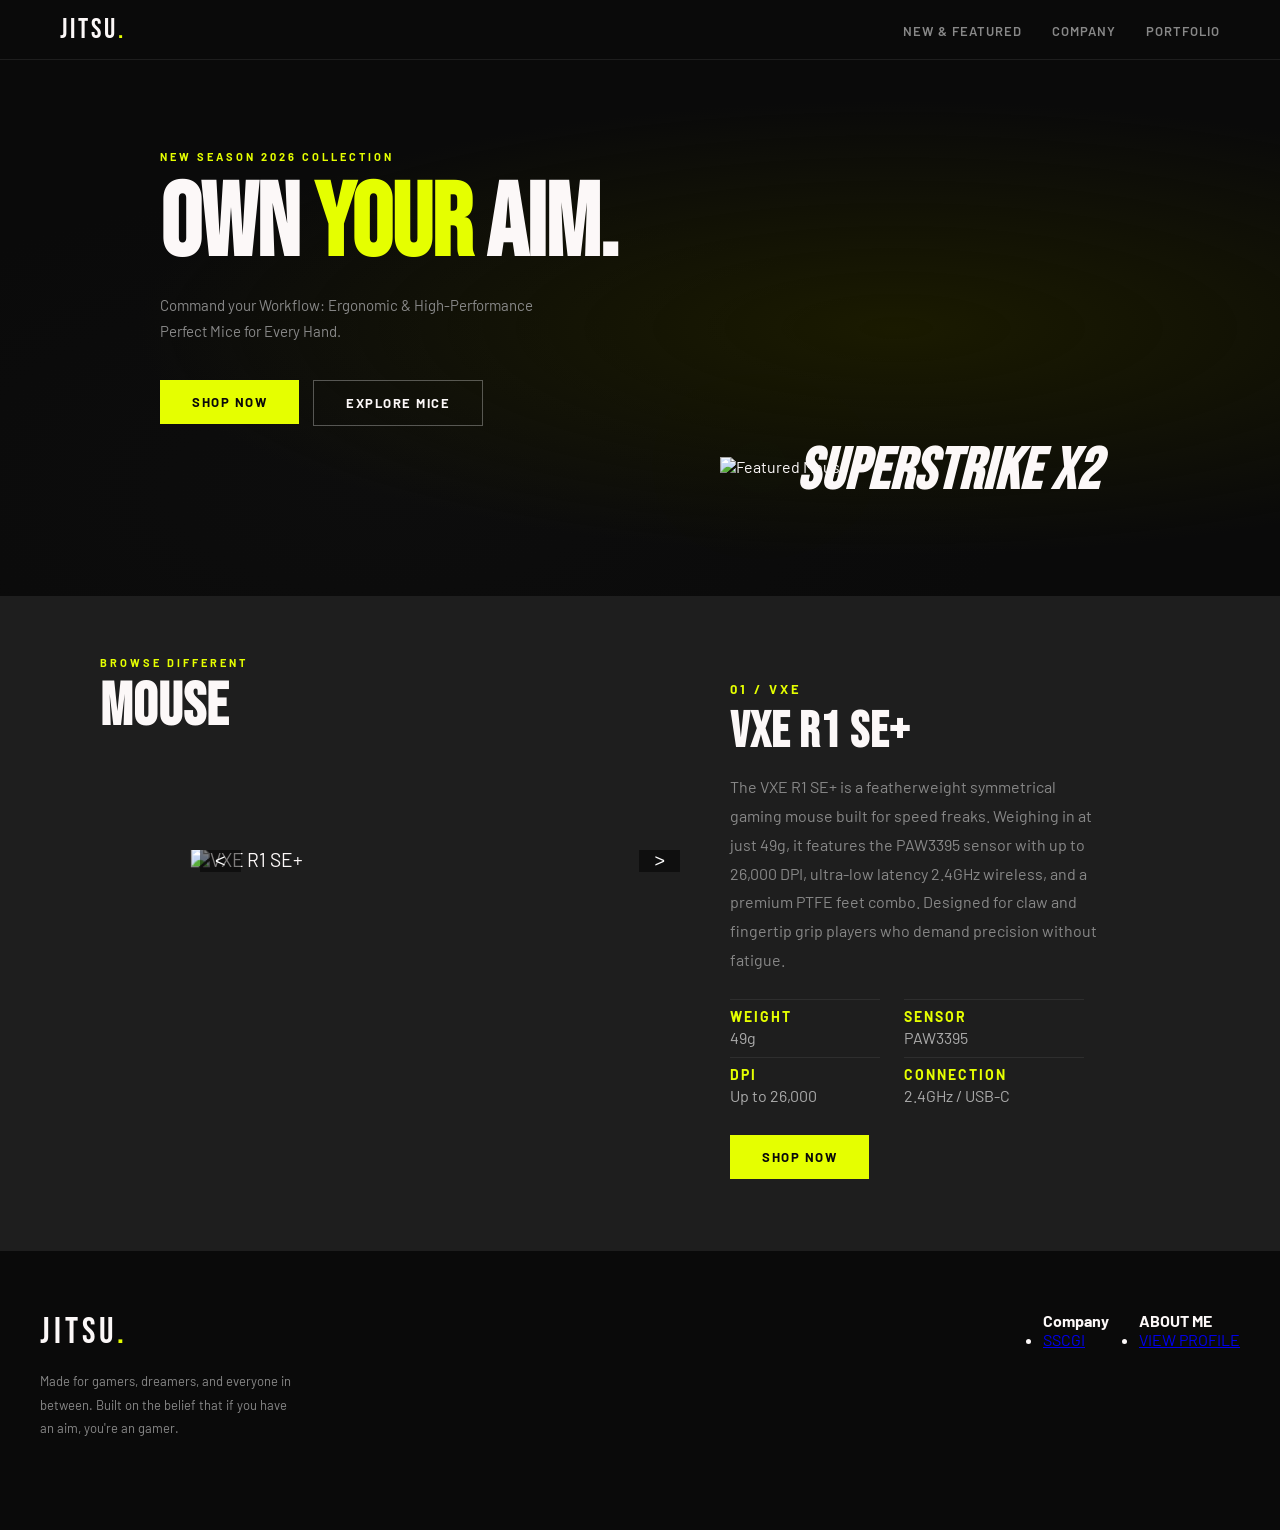
==== commit e71a2f11: "..." ====
--- a/website-portfolio/index.html
+++ b/website-portfolio/index.html
@@ -16,11 +16,14 @@
     </button>
     <ul class="nav-links">
       <li><a href="#">New & Featured</a></li>
-      <li><a href="portfolio.html">PORTFOLIO</a></li>
+      <li><a href="#company">Company</a></li>
+      <li><a href="#about">Portfolio</a></li>
     </ul>
   </nav>
   <div class="mobile-nav" id="mobile-nav">
     <a href="#">New & Featured</a>
+    <a href="#company">Company</a>
+    <a href="#about">About Me</a>
   </div>
   <section class="hero" id="home">
     <div class="inner">
@@ -118,15 +121,22 @@
     </div>
   </div>
   <footer>
-    <div class="inner">
-      <div class="footer-grid">
-        <div class="footer-brand">
-          <span class="logo">JITSU<span>.</span></span>
-          <p>Made for gamers, dreamers, and everyone in between. Built on the belief that if you have an aim, you're an gamer.</p>
-        </div>
+    <div class="footer-grid">
+      <div class="footer-brand">
+        <span class="logo">JITSU<span>.</span></span>
+        <p>Made for gamers, dreamers, and everyone in between. Built on the belief that if you have an aim, you're an gamer.</p>
       </div>
-      <div class="footer-bottom">
-        <p>© 2026 JITSU. All rights reserved.</p>
+      <div class="footer-col">
+        <h4 id="company">Company</h4>
+        <ul>
+          <li><a href="https://www.sscgi.com/">SSCGI</a></li>
+        </ul>
+      </div>
+      <div class="footer-col">
+        <h4 id="about">ABOUT ME</h4>
+        <ul>
+          <li><a href="portfolio.html">VIEW PROFILE</a></li>
+        </ul>
       </div>
     </div>
     <script src="web.js"></script>  
